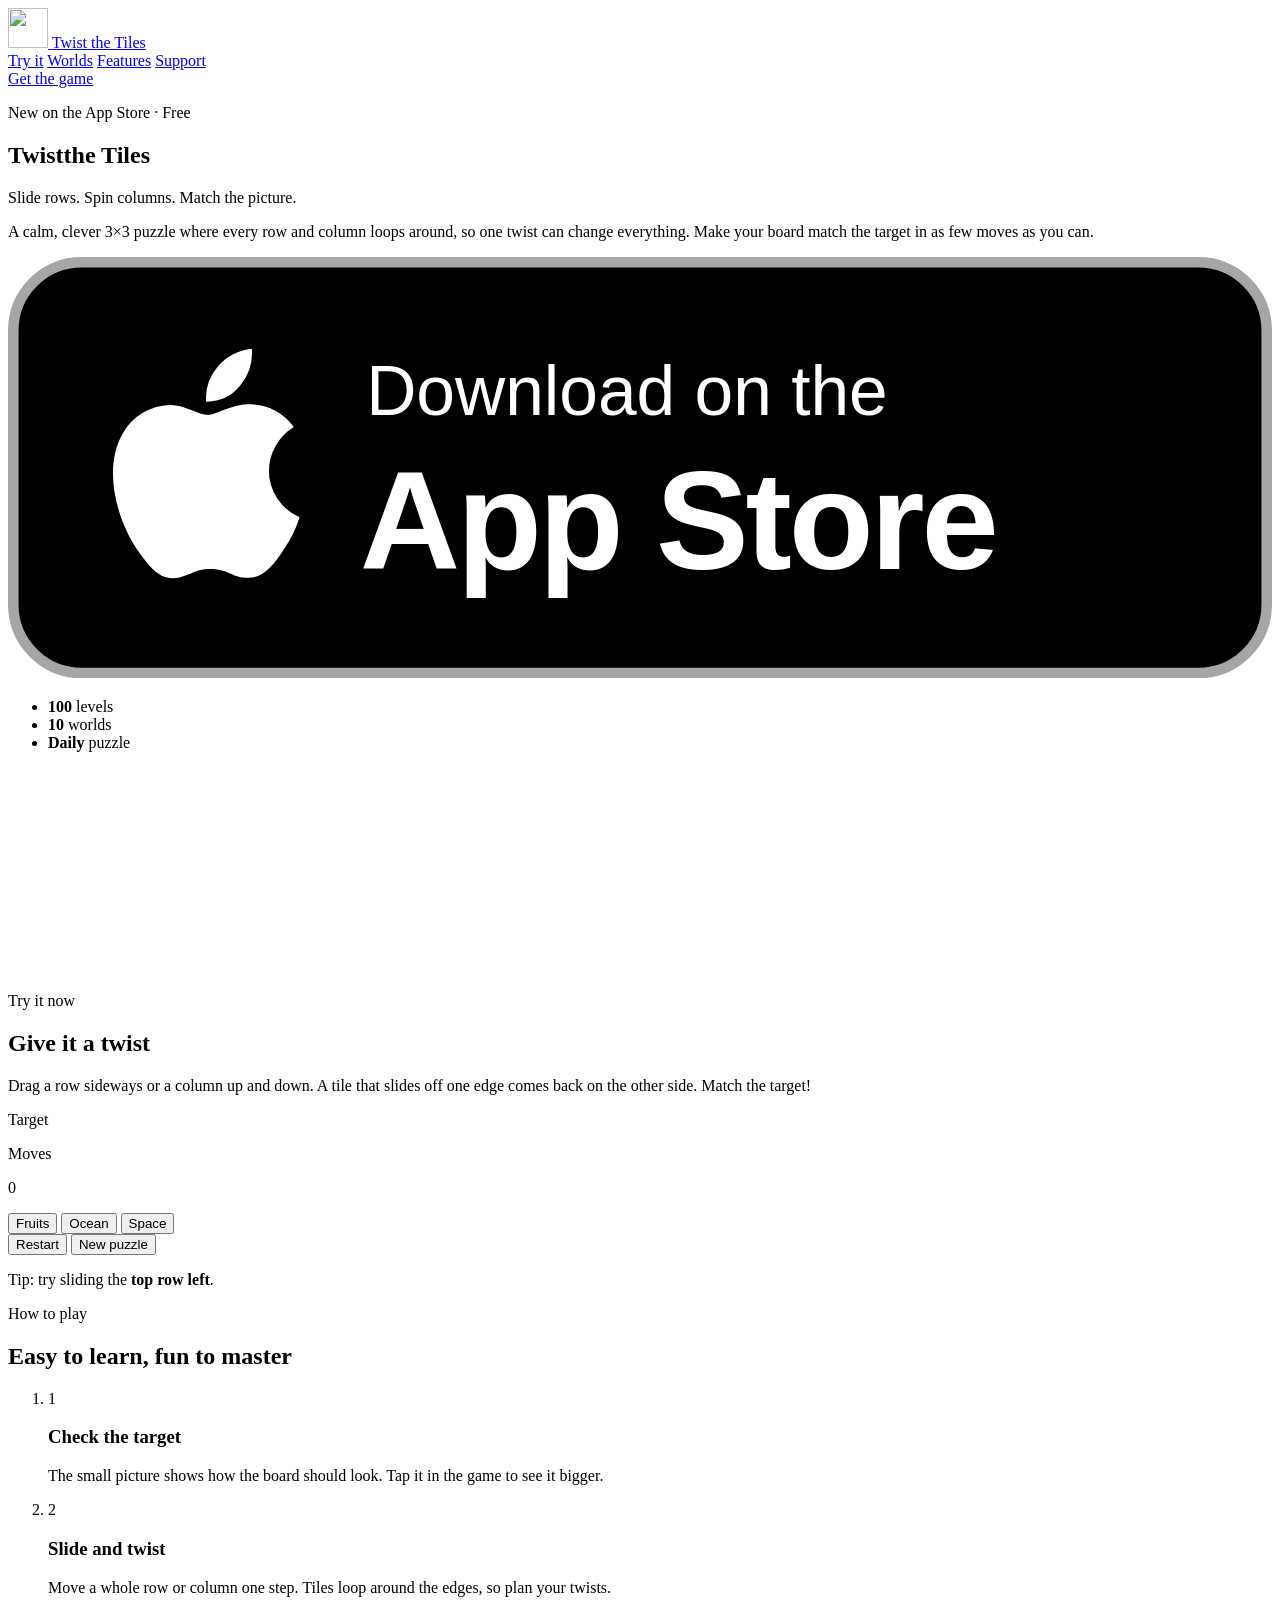
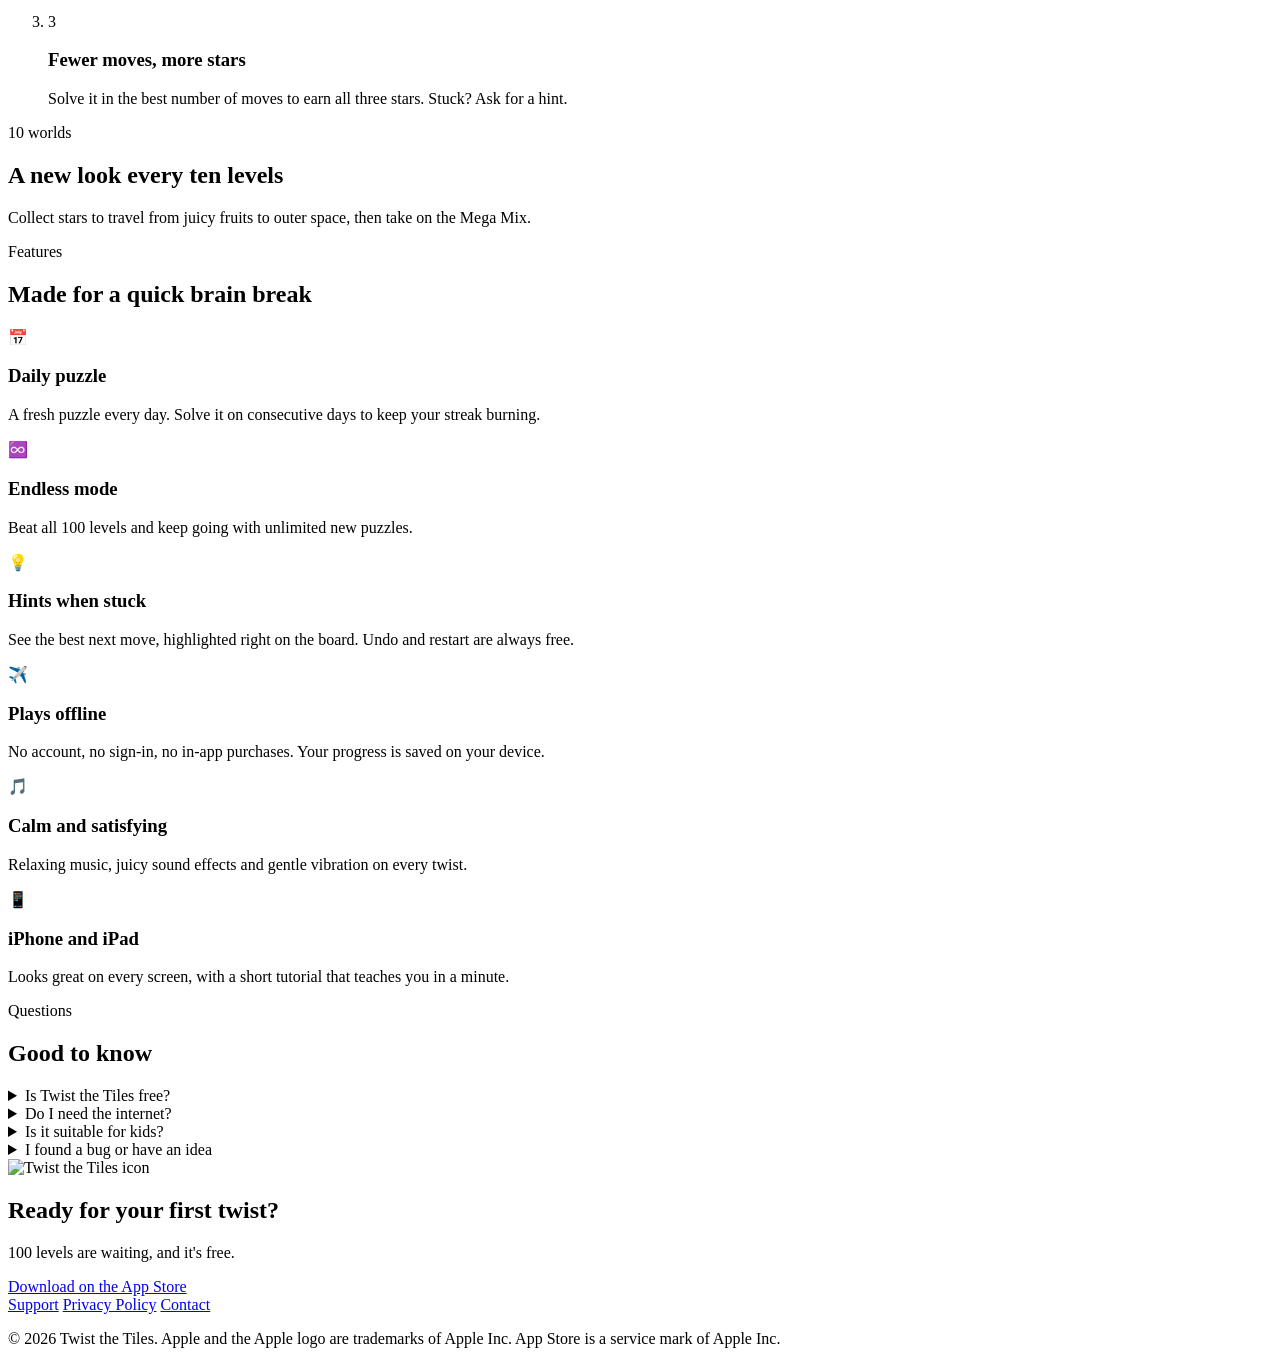
==== index.html @ ae952d90 "Move site to twistthetiles.github.io: new links, app-ads.txt" ====
<!doctype html>
<html lang="en">
<head>
<meta charset="utf-8">
<meta name="viewport" content="width=device-width, initial-scale=1, viewport-fit=cover">
<title>Twist the Tiles – Slide, twist and match the picture</title>
<meta name="description" content="Twist the Tiles is a free, calm 3×3 puzzle game. Slide rows and columns that loop around to match the target picture. 100 levels, 10 worlds, a daily puzzle and endless mode. Play offline on iPhone and iPad.">
<meta name="theme-color" content="#120a33">
<meta name="apple-itunes-app" content="app-id=6825659378">
<link rel="canonical" href="https://twistthetiles.github.io/">
<link rel="icon" href="img/favicon.png">
<link rel="apple-touch-icon" href="img/apple-touch-icon.png">

<meta property="og:type" content="website">
<meta property="og:title" content="Twist the Tiles – Slide, twist and match the picture">
<meta property="og:description" content="A calm, clever 3×3 puzzle. 100 levels, 10 worlds, a daily puzzle. Free on the App Store.">
<meta property="og:url" content="https://twistthetiles.github.io/">
<meta property="og:image" content="https://twistthetiles.github.io/img/og.png">
<meta name="twitter:card" content="summary_large_image">

<link rel="preload" href="fonts/LilitaOne-Regular.ttf" as="font" type="font/ttf" crossorigin>
<link rel="stylesheet" href="landing.css?v=11">

<script type="application/ld+json">
{
  "@context": "https://schema.org",
  "@type": "MobileApplication",
  "name": "Twist the Tiles",
  "operatingSystem": "iOS",
  "applicationCategory": "GameApplication",
  "offers": { "@type": "Offer", "price": "0", "priceCurrency": "USD" },
  "downloadUrl": "https://apps.apple.com/app/id6825659378"
}
</script>
</head>
<body>
<div class="scroll-progress" aria-hidden="true"></div>
<div class="bg-tiles" id="bgTiles" aria-hidden="true"></div>

<header class="nav">
  <a class="brand" href="#top">
    <img src="icon.png" alt="" width="40" height="40">
    <span>Twist the Tiles</span>
  </a>
  <nav class="nav-links" aria-label="Sections">
    <a href="#play">Try it</a>
    <a href="#worlds">Worlds</a>
    <a href="#features">Features</a>
    <a href="support.html">Support</a>
  </nav>
  <a class="nav-cta" href="https://apps.apple.com/app/id6825659378">Get the game</a>
</header>

<main id="top">

  <!-- Hero -->
  <section class="hero">
    <div class="hero-copy">
      <p class="eyebrow">New on the App Store · Free</p>
      <h1 class="logo"><span class="logo-top">Twist</span><span class="logo-bottom">the Tiles</span></h1>
      <p class="tagline">Slide rows. Spin columns. Match the picture.</p>
      <p class="lead">A calm, clever 3×3 puzzle where every row and column loops around, so one twist
        can change everything. Make your board match the target in as few moves as you can.</p>

      <div class="store-row">
        <a class="app-store-badge" href="https://apps.apple.com/app/id6825659378" aria-label="Download on the App Store">
          <svg viewBox="0 0 120 40" role="img" aria-hidden="true">
            <rect x=".5" y=".5" width="119" height="39" rx="6.5" fill="#000" stroke="#a6a6a6"/>
            <path fill="#fff" d="M24.77 20.3a4.95 4.95 0 0 1 2.36-4.15 5.07 5.07 0 0 0-4-2.16c-1.680-.18-3.310 1-4.170 1-.870 0-2.190-.98-3.610-.95a5.32 5.32 0 0 0-4.470 2.730c-1.930 3.340-.490 8.270 1.360 10.970.930 1.330 2.010 2.810 3.430 2.750 1.390-.060 1.910-.880 3.580-.880 1.660 0 2.140.880 3.590.850 1.490-.020 2.430-1.330 3.320-2.670a10.960 10.960 0 0 0 1.520-3.090 4.780 4.780 0 0 1-2.910-4.400zM22.04 12.21a4.870 4.870 0 0 0 1.110-3.490 4.960 4.960 0 0 0-3.210 1.660 4.640 4.640 0 0 0-1.140 3.360 4.100 4.100 0 0 0 3.240-1.530z"/>
            <text x="34" y="15" fill="#fff" font-family="-apple-system,BlinkMacSystemFont,'Helvetica Neue',Arial,sans-serif" font-size="6.6">Download on the</text>
            <text x="33.4" y="29.6" fill="#fff" font-family="-apple-system,BlinkMacSystemFont,'Helvetica Neue',Arial,sans-serif" font-size="13.2" font-weight="600" letter-spacing="-.3">App Store</text>
          </svg>
        </a>
      </div>

      <ul class="stats" aria-label="At a glance">
        <li><strong data-count="100">100</strong> levels</li>
        <li><strong data-count="10">10</strong> worlds</li>
        <li><strong>Daily</strong> puzzle</li>
      </ul>
    </div>

    <div class="hero-phone">
      <div class="phone" data-tilt="8">
        <video src="media/gameplay.mp4" poster="media/poster.webp" autoplay muted loop playsinline
               preload="metadata" aria-label="Gameplay video: tiles wave into place and a puzzle is solved in six moves"></video>
        <div class="phone-island"></div>
      </div>
      <div class="float-tile t1"><img src="img/tiles/fruit/strawberry.webp" alt=""></div>
      <div class="float-tile t2"><img src="img/tiles/ocean/octopus.webp" alt=""></div>
      <div class="float-tile t3"><img src="img/tiles/space/spacerocket.webp" alt=""></div>
    </div>
  </section>

  <!-- Playable demo -->
  <section id="play" class="section">
    <div class="section-head">
      <p class="ribbon">Try it now</p>
      <h2>Give it a twist</h2>
      <p class="section-sub">Drag a row sideways or a column up and down. A tile that slides off one edge
        comes back on the other side. Match the target!</p>
    </div>

    <div class="demo">
      <div class="demo-side">
        <div class="panel target-panel">
          <p class="panel-label">Target</p>
          <div class="target-grid" id="target"></div>
        </div>
        <div class="panel moves-panel">
          <p class="panel-label">Moves</p>
          <p class="moves" id="moves" aria-live="polite">0</p>
        </div>
        <div class="theme-tabs" role="tablist" aria-label="Tile theme">
          <button type="button" role="tab" data-theme="fruit" aria-selected="true">Fruits</button>
          <button type="button" role="tab" data-theme="ocean" aria-selected="false">Ocean</button>
          <button type="button" role="tab" data-theme="space" aria-selected="false">Space</button>
        </div>
      </div>

      <div class="board-wrap">
        <div class="board" id="board" aria-label="Puzzle board. Drag a row left or right, or a column up or down.">
          <div class="board-grid" id="grid"></div>
          <div class="win" id="win" hidden>
            <p class="win-title">Solved!</p>
            <p class="win-stars" id="winStars" aria-hidden="true"></p>
            <p class="win-text" id="winText"></p>
            <div class="win-actions">
              <button type="button" class="btn btn-ghost" id="again">New puzzle</button>
              <a class="btn btn-gold" href="https://apps.apple.com/app/id6825659378">Play 100 levels</a>
            </div>
          </div>
        </div>
        <div class="demo-actions">
          <button type="button" class="btn btn-ghost small" id="reset">Restart</button>
          <button type="button" class="btn btn-ghost small" id="shuffle">New puzzle</button>
        </div>
        <p class="demo-hint" id="hint">Tip: try sliding the <strong>top row left</strong>.</p>
      </div>
    </div>
  </section>

  <!-- How to play -->
  <section class="section">
    <div class="section-head">
      <p class="ribbon">How to play</p>
      <h2>Easy to learn, fun to master</h2>
    </div>
    <ol class="steps">
      <li class="card">
        <span class="step-num">1</span>
        <h3>Check the target</h3>
        <p>The small picture shows how the board should look. Tap it in the game to see it bigger.</p>
      </li>
      <li class="card">
        <span class="step-num">2</span>
        <h3>Slide and twist</h3>
        <p>Move a whole row or column one step. Tiles loop around the edges, so plan your twists.</p>
      </li>
      <li class="card">
        <span class="step-num">3</span>
        <h3>Fewer moves, more stars</h3>
        <p>Solve it in the best number of moves to earn all three stars. Stuck? Ask for a hint.</p>
      </li>
    </ol>
  </section>

  <!-- Worlds -->
  <section id="worlds" class="section">
    <div class="section-head">
      <p class="ribbon">10 worlds</p>
      <h2>A new look every ten levels</h2>
      <p class="section-sub">Collect stars to travel from juicy fruits to outer space, then take on the Mega Mix.</p>
    </div>
    <div class="worlds" id="worldsGrid"></div>
  </section>

  <!-- Features -->
  <section id="features" class="section">
    <div class="section-head">
      <p class="ribbon">Features</p>
      <h2>Made for a quick brain break</h2>
    </div>
    <div class="features">
      <article class="card feature">
        <span class="feature-icon" aria-hidden="true">📅</span>
        <h3>Daily puzzle</h3>
        <p>A fresh puzzle every day. Solve it on consecutive days to keep your streak burning.</p>
      </article>
      <article class="card feature">
        <span class="feature-icon" aria-hidden="true">♾️</span>
        <h3>Endless mode</h3>
        <p>Beat all 100 levels and keep going with unlimited new puzzles.</p>
      </article>
      <article class="card feature">
        <span class="feature-icon" aria-hidden="true">💡</span>
        <h3>Hints when stuck</h3>
        <p>See the best next move, highlighted right on the board. Undo and restart are always free.</p>
      </article>
      <article class="card feature">
        <span class="feature-icon" aria-hidden="true">✈️</span>
        <h3>Plays offline</h3>
        <p>No account, no sign-in, no in-app purchases. Your progress is saved on your device.</p>
      </article>
      <article class="card feature">
        <span class="feature-icon" aria-hidden="true">🎵</span>
        <h3>Calm and satisfying</h3>
        <p>Relaxing music, juicy sound effects and gentle vibration on every twist.</p>
      </article>
      <article class="card feature">
        <span class="feature-icon" aria-hidden="true">📱</span>
        <h3>iPhone and iPad</h3>
        <p>Looks great on every screen, with a short tutorial that teaches you in a minute.</p>
      </article>
    </div>
  </section>



  <!-- FAQ -->
  <section class="section">
    <div class="section-head">
      <p class="ribbon">Questions</p>
      <h2>Good to know</h2>
    </div>
    <div class="faq">
      <details class="card">
        <summary>Is Twist the Tiles free?</summary>
        <p>Yes. The whole game is free with no in-app purchases. Optional short video ads unlock hints.</p>
      </details>
      <details class="card">
        <summary>Do I need the internet?</summary>
        <p>No. You can play every level offline. A connection is only needed to watch an ad for a hint.</p>
      </details>
      <details class="card">
        <summary>Is it suitable for kids?</summary>
        <p>It's rated 4+ on the App Store. There's no chat, no sign-up and no personal data to enter.</p>
      </details>
      <details class="card">
        <summary>I found a bug or have an idea</summary>
        <p>We'd love to hear it! Email <a href="mailto:support.twistthetiles@gmail.com">support.twistthetiles@gmail.com</a>
          or see the <a href="support.html">support page</a>.</p>
      </details>
    </div>
  </section>

  <!-- Final CTA -->
  <section class="section final">
    <img src="icon.png" alt="Twist the Tiles icon" width="96" height="96" loading="lazy">
    <h2>Ready for your first twist?</h2>
    <p>100 levels are waiting, and it's free.</p>
    <a class="btn btn-gold big" href="https://apps.apple.com/app/id6825659378">Download on the App Store</a>
  </section>
</main>

<footer class="footer">
  <nav aria-label="Footer">
    <a href="support.html">Support</a>
    <a href="privacy.html">Privacy Policy</a>
    <a href="mailto:support.twistthetiles@gmail.com">Contact</a>
  </nav>
  <p>© 2026 Twist the Tiles. Apple and the Apple logo are trademarks of Apple Inc. App Store is a service mark of Apple Inc.</p>
</footer>

<script src="landing.js?v=11" defer></script>
</body>
</html>
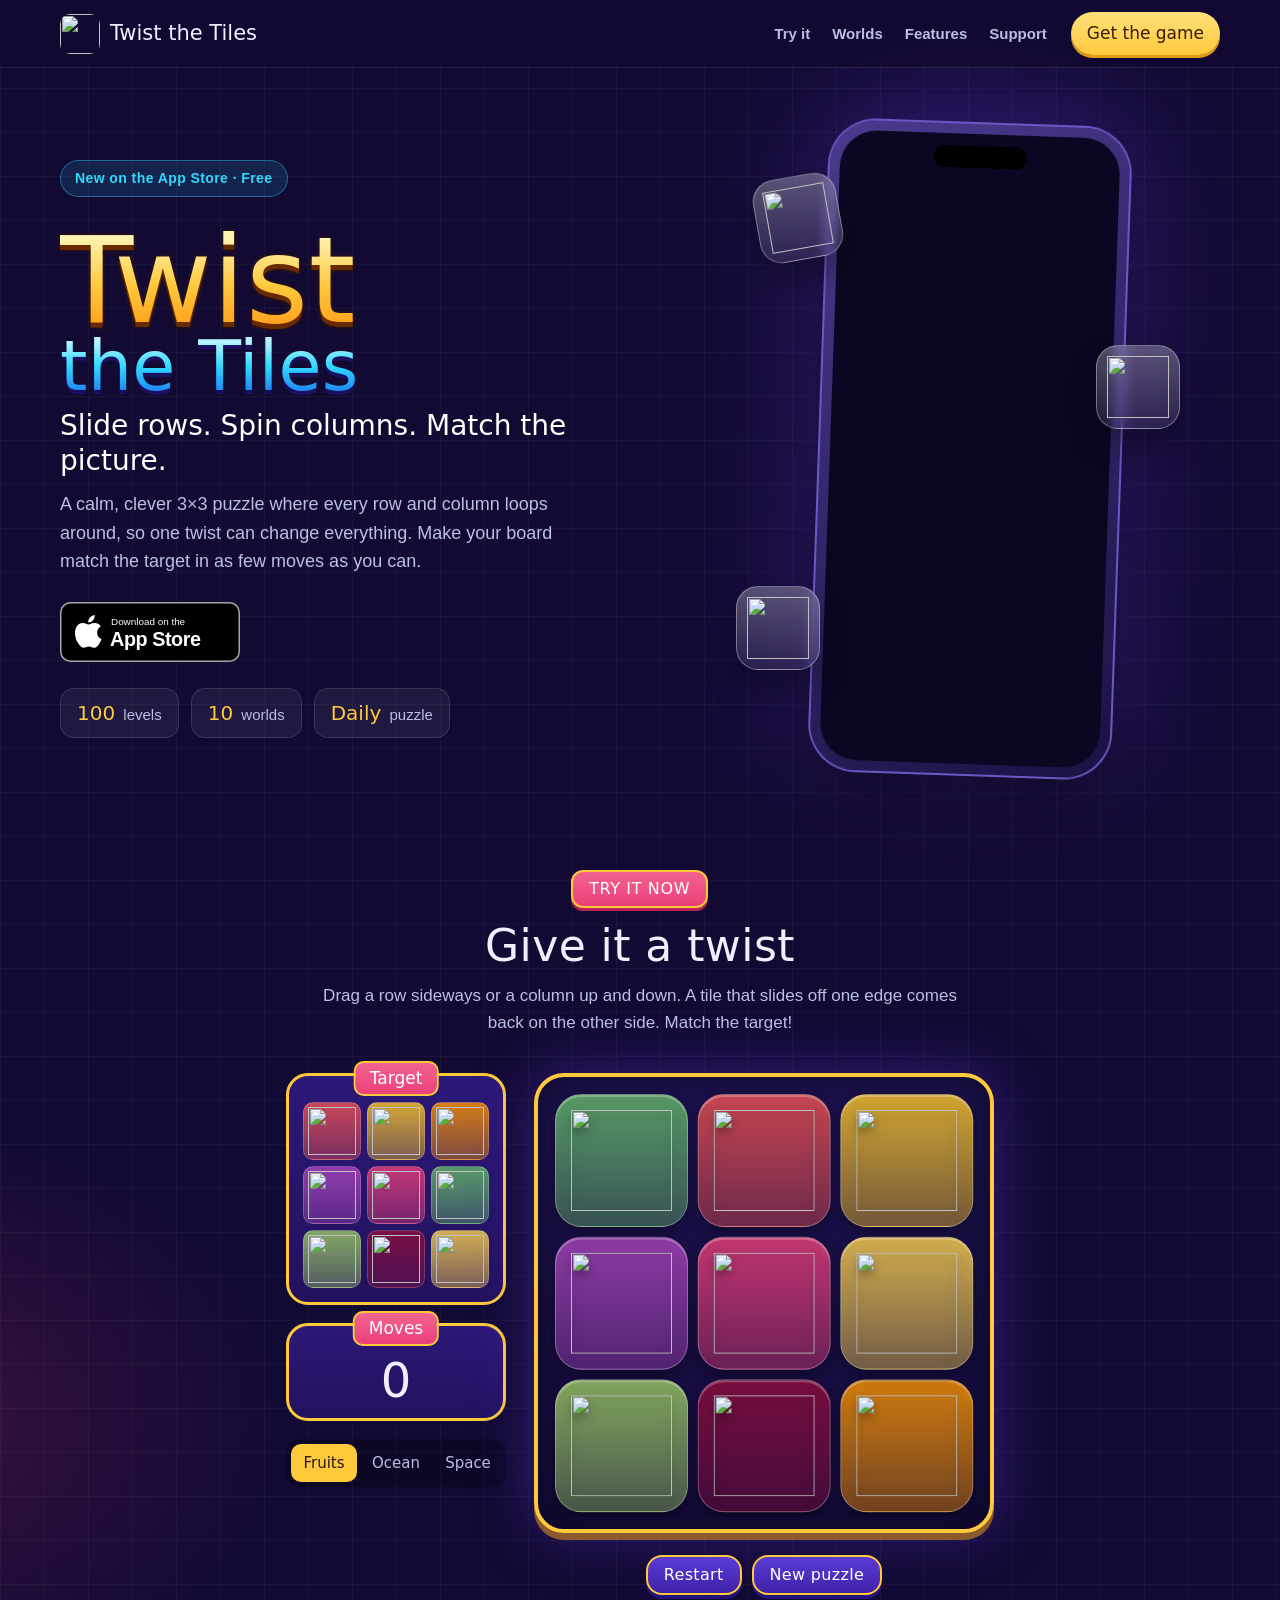
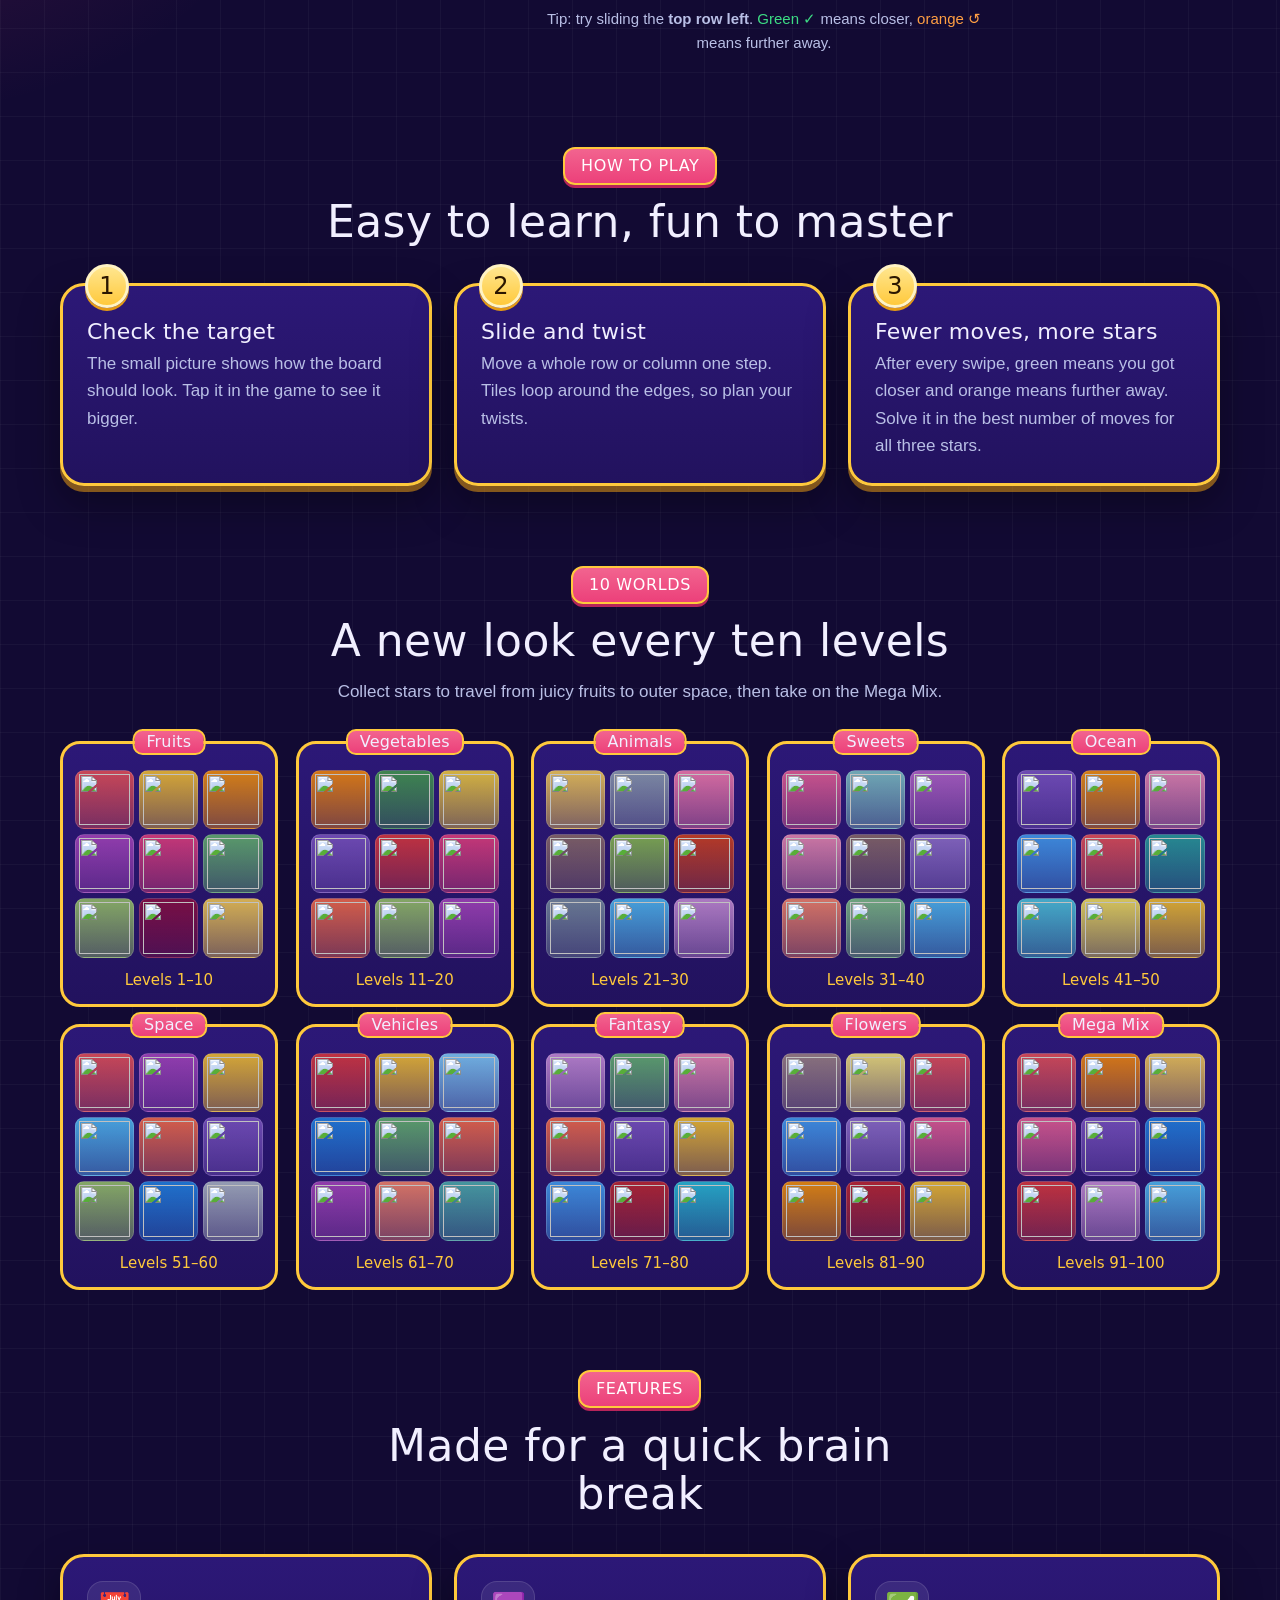
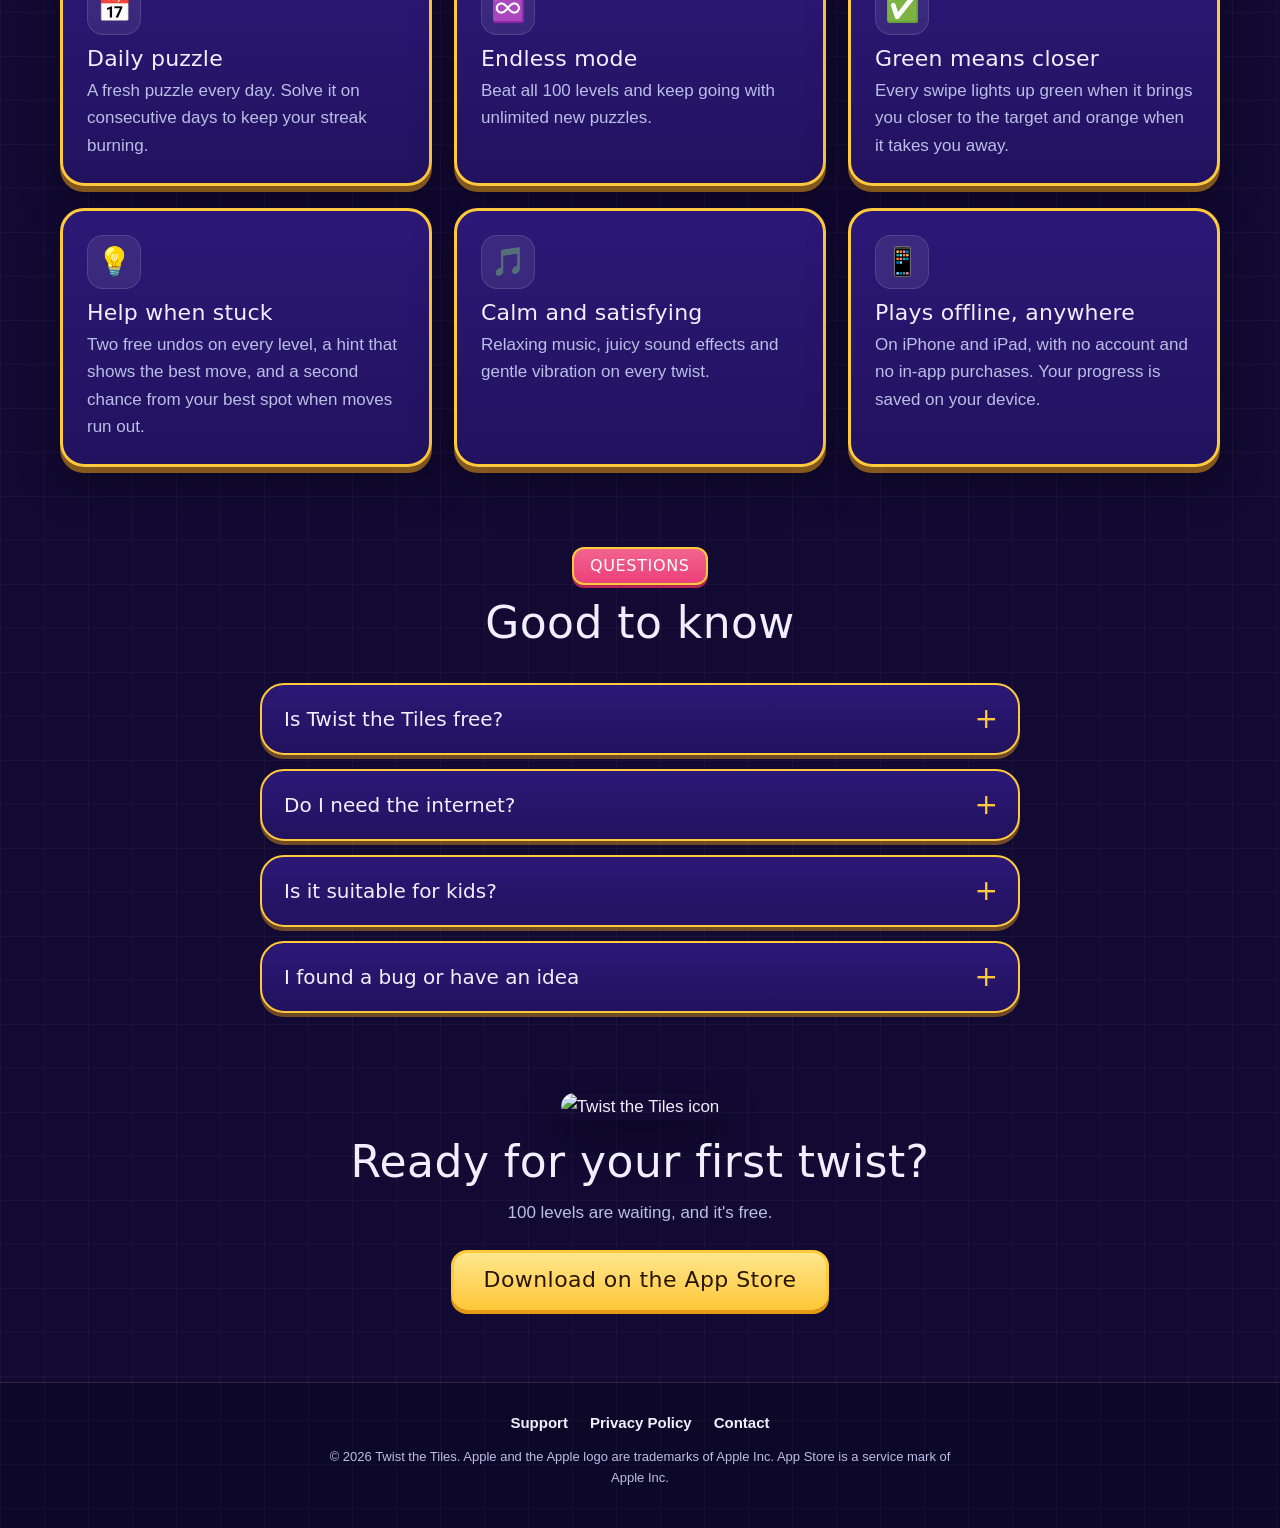
==== commit dc8c6198: "Green/orange move feedback in the demo; update features and FAQ for 1.0.4" ====
--- a/index.html
+++ b/index.html
@@ -19,7 +19,7 @@
 <meta name="twitter:card" content="summary_large_image">
 
 <link rel="preload" href="fonts/LilitaOne-Regular.ttf" as="font" type="font/ttf" crossorigin>
-<link rel="stylesheet" href="landing.css?v=11">
+<link rel="stylesheet" href="landing.css?v=15">
 
 <script type="application/ld+json">
 {
@@ -135,7 +135,7 @@
           <button type="button" class="btn btn-ghost small" id="reset">Restart</button>
           <button type="button" class="btn btn-ghost small" id="shuffle">New puzzle</button>
         </div>
-        <p class="demo-hint" id="hint">Tip: try sliding the <strong>top row left</strong>.</p>
+        <p class="demo-hint" id="hint">Tip: try sliding the <strong>top row left</strong>. <span class="g">Green ✓</span> means closer, <span class="o">orange ↺</span> means further away.</p>
       </div>
     </div>
   </section>
@@ -160,7 +160,7 @@
       <li class="card">
         <span class="step-num">3</span>
         <h3>Fewer moves, more stars</h3>
-        <p>Solve it in the best number of moves to earn all three stars. Stuck? Ask for a hint.</p>
+        <p>After every swipe, green means you got closer and orange means further away. Solve it in the best number of moves for all three stars.</p>
       </li>
     </ol>
   </section>
@@ -193,14 +193,14 @@
         <p>Beat all 100 levels and keep going with unlimited new puzzles.</p>
       </article>
       <article class="card feature">
+        <span class="feature-icon" aria-hidden="true">✅</span>
+        <h3>Green means closer</h3>
+        <p>Every swipe lights up green when it brings you closer to the target and orange when it takes you away.</p>
+      </article>
+      <article class="card feature">
         <span class="feature-icon" aria-hidden="true">💡</span>
-        <h3>Hints when stuck</h3>
-        <p>See the best next move, highlighted right on the board. Undo and restart are always free.</p>
-      </article>
-      <article class="card feature">
-        <span class="feature-icon" aria-hidden="true">✈️</span>
-        <h3>Plays offline</h3>
-        <p>No account, no sign-in, no in-app purchases. Your progress is saved on your device.</p>
+        <h3>Help when stuck</h3>
+        <p>Two free undos on every level, a hint that shows the best move, and a second chance from your best spot when moves run out.</p>
       </article>
       <article class="card feature">
         <span class="feature-icon" aria-hidden="true">🎵</span>
@@ -209,8 +209,8 @@
       </article>
       <article class="card feature">
         <span class="feature-icon" aria-hidden="true">📱</span>
-        <h3>iPhone and iPad</h3>
-        <p>Looks great on every screen, with a short tutorial that teaches you in a minute.</p>
+        <h3>Plays offline, anywhere</h3>
+        <p>On iPhone and iPad, with no account and no in-app purchases. Your progress is saved on your device.</p>
       </article>
     </div>
   </section>
@@ -226,11 +226,11 @@
     <div class="faq">
       <details class="card">
         <summary>Is Twist the Tiles free?</summary>
-        <p>Yes. The whole game is free with no in-app purchases. Optional short video ads unlock hints.</p>
+        <p>Yes. The whole game is free with no in-app purchases. Optional short videos unlock hints, extra undos and extra moves.</p>
       </details>
       <details class="card">
         <summary>Do I need the internet?</summary>
-        <p>No. You can play every level offline. A connection is only needed to watch an ad for a hint.</p>
+        <p>No. You can play every level offline. A connection is only needed to watch a short video for a hint, undo or extra moves.</p>
       </details>
       <details class="card">
         <summary>Is it suitable for kids?</summary>
@@ -262,6 +262,6 @@
   <p>© 2026 Twist the Tiles. Apple and the Apple logo are trademarks of Apple Inc. App Store is a service mark of Apple Inc.</p>
 </footer>
 
-<script src="landing.js?v=11" defer></script>
+<script src="landing.js?v=12" defer></script>
 </body>
 </html>
--- a/landing.css
+++ b/landing.css
@@ -0,0 +1,652 @@
+@font-face {
+  font-family: "Lilita One";
+  src: url("fonts/LilitaOne-Regular.ttf") format("truetype");
+  font-display: swap;
+}
+
+:root {
+  --bg: #120a33;
+  --bg-deep: #0b0622;
+  --panel: #22125e;
+  --panel-2: #2c1877;
+  --line: rgba(255, 255, 255, 0.12);
+  --text: #f1efff;
+  --muted: #b9bfe6;
+  --gold: #ffc93c;
+  --gold-deep: #e59a14;
+  --pink: #ec407a;
+  --pink-deep: #b8245a;
+  --cyan: #2fd8ff;
+  --cyan-deep: #0a8fd1;
+  --display: "Lilita One", "Arial Rounded MT Bold", system-ui, sans-serif;
+  --body: -apple-system, BlinkMacSystemFont, "Segoe UI", Roboto, "Helvetica Neue", sans-serif;
+  --radius: 24px;
+  --gutter: 20px;
+}
+
+* { box-sizing: border-box; }
+
+html { scroll-behavior: smooth; scroll-padding-top: 80px; }
+
+body {
+  margin: 0;
+  color: var(--text);
+  background-color: var(--bg);
+  background-image:
+    radial-gradient(900px 600px at 80% -10%, rgba(116, 64, 255, 0.45), transparent 60%),
+    radial-gradient(700px 500px at -10% 30%, rgba(236, 64, 122, 0.18), transparent 60%),
+    linear-gradient(rgba(255, 255, 255, 0.035) 1px, transparent 1px),
+    linear-gradient(90deg, rgba(255, 255, 255, 0.035) 1px, transparent 1px);
+  background-size: auto, auto, 44px 44px, 44px 44px;
+  font: 17px/1.6 var(--body);
+  -webkit-font-smoothing: antialiased;
+  overflow-x: hidden;
+}
+
+img { max-width: 100%; }
+a { color: var(--cyan); }
+h1, h2, h3 { font-family: var(--display); font-weight: 400; letter-spacing: 0.01em; line-height: 1.1; }
+h2 { font-size: clamp(30px, 5vw, 44px); margin: 0 0 12px; }
+h3 { font-size: 22px; margin: 0 0 6px; }
+p { margin: 0 0 12px; }
+
+/* ---------- Nav ---------- */
+.nav {
+  position: sticky;
+  top: 0;
+  z-index: 20;
+  display: flex;
+  align-items: center;
+  gap: 24px;
+  padding: 12px max(var(--gutter), calc((100% - 1160px) / 2));
+  background: rgba(18, 10, 51, 0.78);
+  backdrop-filter: blur(14px);
+  -webkit-backdrop-filter: blur(14px);
+  border-bottom: 1px solid var(--line);
+}
+.brand { display: flex; align-items: center; gap: 10px; color: var(--text); text-decoration: none; font-family: var(--display); font-size: 21px; }
+.brand img { border-radius: 10px; }
+.nav-links { display: flex; gap: 22px; margin-left: auto; }
+.nav-links a { color: var(--muted); text-decoration: none; font-weight: 600; font-size: 15px; }
+.nav-links a:hover { color: var(--text); }
+.nav-cta {
+  font-family: var(--display);
+  font-size: 17px;
+  color: #3b1d00;
+  text-decoration: none;
+  padding: 8px 16px;
+  border-radius: 999px;
+  background: linear-gradient(#ffe07a, var(--gold));
+  box-shadow: 0 3px 0 var(--gold-deep);
+  white-space: nowrap;
+}
+@media (max-width: 760px) {
+  .nav-links { display: none; }
+  .nav-cta { margin-left: auto; }
+}
+.brand span, .nav-cta { white-space: nowrap; }
+@media (max-width: 400px) {
+  .nav { gap: 10px; padding-top: 10px; padding-bottom: 10px; }
+  .brand { font-size: 18px; gap: 8px; }
+  .brand img { width: 34px; height: 34px; }
+  .nav-cta { font-size: 15px; padding: 10px 12px; }
+}
+@media (max-width: 340px) {
+  .brand span { font-size: 16px; }
+  .nav-cta { font-size: 14px; padding: 10px 10px; }
+}
+
+/* ---------- Layout ---------- */
+main { padding: 0 var(--gutter); }
+.section { max-width: 1160px; margin: 0 auto; padding: 72px 0 8px; }
+.section-head { text-align: center; max-width: 640px; margin: 0 auto 36px; }
+.section-sub { color: var(--muted); }
+
+.ribbon {
+  display: inline-block;
+  margin: 0 0 14px;
+  padding: 4px 16px;
+  font-family: var(--display);
+  font-size: 16px;
+  letter-spacing: 0.04em;
+  text-transform: uppercase;
+  color: #fff;
+  background: linear-gradient(#f2648f, var(--pink));
+  border: 2px solid var(--gold);
+  border-radius: 12px;
+  box-shadow: 0 3px 0 var(--pink-deep);
+}
+
+.card {
+  background: linear-gradient(180deg, var(--panel-2), var(--panel));
+  border: 3px solid var(--gold);
+  border-radius: var(--radius);
+  box-shadow: 0 6px 0 rgba(229, 154, 20, 0.55), 0 18px 40px rgba(0, 0, 0, 0.35);
+  padding: 24px;
+}
+
+/* ---------- Buttons ---------- */
+.btn {
+  display: inline-flex;
+  align-items: center;
+  justify-content: center;
+  gap: 8px;
+  min-height: 48px;
+  padding: 10px 22px;
+  font: 400 19px/1 var(--display);
+  letter-spacing: 0.02em;
+  text-decoration: none;
+  border-radius: 16px;
+  border: 3px solid var(--gold);
+  cursor: pointer;
+  transition: transform 0.12s ease, box-shadow 0.12s ease;
+}
+.btn:active { transform: translateY(3px); }
+.btn-gold { color: #2a1600; background: linear-gradient(#ffe68f, var(--gold)); box-shadow: 0 4px 0 var(--gold-deep); }
+.btn-gold:active { box-shadow: 0 1px 0 var(--gold-deep); }
+.btn-ghost { color: #fff; background: linear-gradient(#5b3bd6, #3f22a8); box-shadow: 0 4px 0 #24117a; }
+.btn-ghost:active { box-shadow: 0 1px 0 #24117a; }
+.btn.small { min-height: 40px; font-size: 16px; padding: 8px 16px; border-width: 2px; }
+.btn.big { min-height: 60px; font-size: 22px; padding: 14px 30px; }
+:focus-visible { outline: 3px solid var(--cyan); outline-offset: 3px; }
+
+/* ---------- Hero ---------- */
+.hero {
+  max-width: 1160px;
+  margin: 0 auto;
+  padding: 56px 0 24px;
+  display: grid;
+  grid-template-columns: 1.1fr 0.9fr;
+  align-items: center;
+  gap: 48px;
+}
+.eyebrow {
+  display: inline-block;
+  padding: 6px 14px;
+  border-radius: 999px;
+  background: rgba(47, 216, 255, 0.12);
+  border: 1px solid rgba(47, 216, 255, 0.4);
+  color: var(--cyan);
+  font-weight: 700;
+  font-size: 14px;
+  letter-spacing: 0.03em;
+}
+.logo { margin: 18px 0 10px; display: flex; flex-direction: column; line-height: 0.9; }
+.logo-top {
+  font-size: clamp(64px, 11vw, 120px);
+  background: linear-gradient(#fff3b0 10%, var(--gold) 55%, #ff9d1c 95%);
+  -webkit-background-clip: text;
+  background-clip: text;
+  color: transparent;
+  filter: drop-shadow(0 5px 0 #6a2a00) drop-shadow(0 0 2px #3a1a00);
+}
+.logo-bottom {
+  font-size: clamp(38px, 6.4vw, 70px);
+  background: linear-gradient(#b8f4ff 10%, var(--cyan) 50%, #1d7cf2 95%);
+  -webkit-background-clip: text;
+  background-clip: text;
+  color: transparent;
+  filter: drop-shadow(0 4px 0 #1a1060);
+}
+.tagline { font-family: var(--display); font-size: clamp(22px, 3vw, 28px); line-height: 1.25; color: #fff; margin-bottom: 12px; }
+.lead { color: var(--muted); max-width: 520px; font-size: 18px; }
+
+.store-row { display: flex; flex-wrap: wrap; align-items: center; gap: 14px; margin: 26px 0 26px; }
+.app-store-badge { display: inline-block; width: 180px; line-height: 0; border-radius: 12px; transition: transform 0.15s ease; }
+.app-store-badge:hover { transform: translateY(-2px); }
+.app-store-badge svg { width: 100%; height: auto; }
+
+.stats { list-style: none; display: flex; gap: 12px; padding: 0; margin: 0; flex-wrap: wrap; }
+.stats li {
+  padding: 8px 16px;
+  border-radius: 14px;
+  background: rgba(255, 255, 255, 0.06);
+  border: 1px solid var(--line);
+  color: var(--muted);
+  font-size: 15px;
+}
+.stats strong { font-family: var(--display); font-weight: 400; font-size: 20px; color: var(--gold); margin-right: 4px; }
+
+.hero-phone { position: relative; justify-self: center; }
+.phone {
+  position: relative;
+  width: min(300px, 72vw);
+  aspect-ratio: 886 / 1920;
+  border-radius: 46px;
+  padding: 10px;
+  background: linear-gradient(145deg, #4b3a8f, #1b1144);
+  box-shadow: 0 0 0 2px #6b58c4, 0 40px 80px rgba(0, 0, 0, 0.55), 0 0 120px rgba(116, 64, 255, 0.45);
+  transform: rotate(2deg);
+}
+.phone video { width: 100%; height: 100%; object-fit: cover; border-radius: 37px; display: block; background: var(--bg-deep); }
+.phone-island { position: absolute; top: 22px; left: 50%; width: 31%; height: 22px; transform: translateX(-50%); background: #000; border-radius: 20px; }
+
+.float-tile {
+  position: absolute;
+  width: 84px;
+  height: 84px;
+  padding: 10px;
+  border-radius: 22px;
+  background: linear-gradient(180deg, rgba(255, 255, 255, 0.28), rgba(255, 255, 255, 0.08));
+  border: 1px solid rgba(255, 255, 255, 0.35);
+  backdrop-filter: blur(6px);
+  -webkit-backdrop-filter: blur(6px);
+  box-shadow: 0 16px 30px rgba(0, 0, 0, 0.35);
+  animation: bob 5s ease-in-out infinite;
+}
+.float-tile img { width: 100%; height: 100%; object-fit: contain; }
+.t1 { top: 8%; left: -64px; transform: rotate(-10deg); }
+.t2 { bottom: 16%; left: -84px; animation-delay: -1.6s; }
+.t3 { top: 34%; right: -60px; animation-delay: -3.2s; }
+@keyframes bob { 0%, 100% { translate: 0 0; } 50% { translate: 0 -14px; } }
+
+@media (max-width: 900px) {
+  .hero { grid-template-columns: 1fr; text-align: center; padding-top: 32px; gap: 36px; }
+  .lead { margin: 0 auto 12px; }
+  .store-row, .stats { justify-content: center; }
+  .logo { align-items: center; }
+  .t1 { left: -34px; } .t2 { left: -40px; } .t3 { right: -30px; }
+  .float-tile { width: 64px; height: 64px; padding: 8px; border-radius: 18px; }
+}
+
+/* ---------- Demo ---------- */
+.demo {
+  display: grid;
+  grid-template-columns: 220px minmax(0, 460px);
+  justify-content: center;
+  gap: 28px;
+  align-items: start;
+}
+.demo-side { display: grid; gap: 18px; }
+.panel {
+  position: relative;
+  background: linear-gradient(180deg, var(--panel-2), var(--panel));
+  border: 3px solid var(--gold);
+  border-radius: 22px;
+  padding: 26px 14px 14px;
+  text-align: center;
+}
+.panel-label {
+  position: absolute;
+  top: -15px;
+  left: 50%;
+  transform: translateX(-50%);
+  margin: 0;
+  padding: 2px 14px;
+  font-family: var(--display);
+  font-size: 17px;
+  color: #fff;
+  background: linear-gradient(#f2648f, var(--pink));
+  border: 2px solid var(--gold);
+  border-radius: 10px;
+  white-space: nowrap;
+}
+.target-grid { display: grid; grid-template-columns: repeat(3, minmax(0, 1fr)); gap: 6px; }
+.target-grid .mini {
+  aspect-ratio: 1;
+  border-radius: 10px;
+  padding: 4px;
+  border: 1px solid rgba(255, 255, 255, 0.18);
+}
+.target-grid img { width: 100%; height: 100%; object-fit: contain; display: block; }
+.moves { font-family: var(--display); font-size: 48px; line-height: 1; margin: 4px 0 0; }
+
+.theme-tabs { display: flex; gap: 6px; padding: 5px; background: rgba(0, 0, 0, 0.25); border-radius: 14px; }
+.theme-tabs button {
+  flex: 1;
+  min-height: 38px;
+  border: 0;
+  border-radius: 10px;
+  background: transparent;
+  color: var(--muted);
+  font: 400 15px var(--display);
+  cursor: pointer;
+}
+.theme-tabs button[aria-selected="true"] { background: var(--gold); color: #2a1600; }
+
+.board-wrap { text-align: center; }
+.board {
+  position: relative;
+  padding: 12px;
+  border-radius: 30px;
+  background: linear-gradient(180deg, #1d1250, #140b3a);
+  border: 4px solid var(--gold);
+  box-shadow: 0 7px 0 rgba(229, 154, 20, 0.55), 0 0 60px rgba(116, 64, 255, 0.35), inset 0 0 40px rgba(0, 0, 0, 0.5);
+  touch-action: none;
+  user-select: none;
+  -webkit-user-select: none;
+}
+.board-grid { position: relative; width: 100%; aspect-ratio: 1; overflow: hidden; border-radius: 20px; cursor: grab; }
+.board-grid:active { cursor: grabbing; }
+.tile {
+  position: absolute;
+  top: 0;
+  left: 0;
+  width: 33.3333%;
+  height: 33.3333%;
+  padding: 5px;
+  transform: translate(calc(var(--c) * 100%), calc(var(--r) * 100%));
+  transition: transform 0.3s cubic-bezier(0.2, 0.85, 0.25, 1.1);
+}
+.tile.no-anim { transition: none; }
+.tile .face {
+  width: 100%;
+  height: 100%;
+  border-radius: 20%;
+  padding: 11%;
+  border: 1.5px solid rgba(255, 255, 255, 0.28);
+  box-shadow: inset 0 2px 0 rgba(255, 255, 255, 0.25), 0 6px 14px rgba(0, 0, 0, 0.35);
+}
+.tile img { width: 100%; height: 100%; object-fit: contain; display: block; pointer-events: none; filter: drop-shadow(0 5px 5px rgba(0, 0, 0, 0.3)); }
+.board.solved .tile .face { animation: pop 0.5s ease both; }
+.board.solved .tile:nth-child(3n + 2) .face { animation-delay: 0.06s; }
+.board.solved .tile:nth-child(3n) .face { animation-delay: 0.12s; }
+@keyframes pop { 50% { transform: scale(1.08); } }
+
+.win {
+  position: absolute;
+  inset: 0;
+  z-index: 3;
+  display: flex;
+  flex-direction: column;
+  align-items: center;
+  justify-content: center;
+  padding: 20px;
+  border-radius: 26px;
+  background: rgba(14, 7, 40, 0.82);
+  backdrop-filter: blur(3px);
+  -webkit-backdrop-filter: blur(3px);
+  animation: fade 0.35s ease both;
+}
+.win[hidden] { display: none; }
+.win-title { font-family: var(--display); font-size: 44px; color: var(--gold); margin: 0; }
+.win-stars { font-size: 44px; letter-spacing: 6px; margin: 4px 0 4px; color: var(--gold); text-shadow: 0 3px 0 var(--gold-deep); }
+.win-stars .off { color: rgba(255, 255, 255, 0.2); text-shadow: none; }
+.win-text { color: var(--muted); margin-bottom: 18px; }
+.win-actions { display: flex; flex-wrap: wrap; gap: 10px; justify-content: center; }
+@keyframes fade { from { opacity: 0; transform: scale(0.96); } }
+
+.demo-actions { display: flex; justify-content: center; gap: 10px; margin-top: 22px; }
+.demo-hint { color: var(--muted); font-size: 15px; margin-top: 12px; min-height: 1.6em; }
+.demo-hint .g { color: #3ddc84; }
+.demo-hint .o { color: #ff9f43; }
+
+/* Green / orange feedback on the line that was just moved: a glowing
+   frame hugging the three tiles, with a round badge, as in the game. */
+.move-flash {
+  position: absolute;
+  z-index: 3;
+  pointer-events: none;
+  border: 4px solid var(--fc);
+  border-radius: 24px;
+  box-shadow: 0 0 18px 2px var(--glow);
+  animation: flash 1.3s ease forwards;
+}
+.move-flash.good { --fc: #3ddc84; --glow: rgba(61, 220, 132, 0.6); }
+.move-flash.bad { --fc: #ff9f43; --glow: rgba(255, 159, 67, 0.6); }
+.move-flash.row { left: 3px; right: 3px; top: calc(var(--i) * 33.3333% + 3px); height: calc(33.3333% - 6px); }
+.move-flash.col { top: 3px; bottom: 3px; left: calc(var(--i) * 33.3333% + 3px); width: calc(33.3333% - 6px); }
+.move-flash .badge {
+  position: absolute;
+  display: grid;
+  place-items: center;
+  width: 42px;
+  height: 42px;
+  border-radius: 50%;
+  background: var(--fc);
+  border: 3px solid #fff;
+  color: #fff;
+  font: 900 22px/1 system-ui, -apple-system, sans-serif;
+  text-shadow: 0 1px 2px rgba(0, 0, 0, 0.3);
+  box-shadow: 0 3px 8px rgba(0, 0, 0, 0.5);
+  animation: badge-pop 0.4s cubic-bezier(0.3, 1.6, 0.5, 1) both;
+}
+.move-flash.row .badge { right: 8px; top: 50%; margin-top: -21px; }
+.move-flash.col .badge { bottom: 8px; left: 50%; margin-left: -21px; }
+@media (max-width: 600px) {
+  .move-flash { border-width: 3px; border-radius: 18px; }
+  .move-flash .badge { width: 30px; height: 30px; border-width: 2px; font-size: 16px; }
+  .move-flash.row .badge { right: 4px; margin-top: -15px; }
+  .move-flash.col .badge { bottom: 4px; margin-left: -15px; }
+}
+@keyframes flash { 0% { opacity: 0; } 10%, 65% { opacity: 1; } 100% { opacity: 0; } }
+@keyframes badge-pop { from { transform: scale(0); } to { transform: scale(1); } }
+@media (prefers-reduced-motion: reduce) { .move-flash, .move-flash .badge { animation-duration: 0.01s; animation-fill-mode: none; } }
+
+.confetti { position: absolute; top: 40%; left: 50%; width: 10px; height: 14px; border-radius: 3px; z-index: 4; pointer-events: none; animation: burst 1.1s ease-out forwards; }
+@keyframes burst { to { transform: translate(var(--dx), var(--dy)) rotate(var(--rot)); opacity: 0; } }
+
+@media (max-width: 760px) {
+  .demo { grid-template-columns: 1fr; }
+  .demo-side { grid-template-columns: 1fr 1fr; gap: 20px 14px; }
+  .target-panel { padding: 22px 10px 10px; }
+  .target-grid { gap: 4px; max-width: 132px; margin: 0 auto; }
+  .target-grid .mini { border-radius: 8px; padding: 3px; }
+  .moves-panel { display: grid; place-content: center; }
+  .moves { font-size: 44px; }
+  .theme-tabs { grid-column: 1 / -1; }
+}
+
+/* ---------- Steps ---------- */
+.steps { list-style: none; margin: 0; padding: 0; display: grid; grid-template-columns: repeat(3, 1fr); gap: 22px; }
+.steps .card { position: relative; padding-top: 34px; }
+.step-num {
+  position: absolute;
+  top: -22px;
+  left: 22px;
+  width: 44px;
+  height: 44px;
+  display: grid;
+  place-items: center;
+  border-radius: 50%;
+  font-family: var(--display);
+  font-size: 24px;
+  color: #2a1600;
+  background: linear-gradient(#ffe68f, var(--gold));
+  border: 3px solid #fff3c4;
+  box-shadow: 0 3px 0 var(--gold-deep);
+}
+.steps p, .feature p { color: var(--muted); margin: 0; }
+
+/* ---------- Worlds ---------- */
+.worlds { display: grid; grid-template-columns: repeat(5, minmax(0, 1fr)); gap: 18px; }
+.world {
+  position: relative;
+  padding: 26px 12px 12px;
+  border-radius: 20px;
+  background: linear-gradient(180deg, var(--panel-2), var(--panel));
+  border: 3px solid var(--gold);
+  text-align: center;
+  transition: transform 0.2s ease;
+}
+.world:hover { transform: translateY(-4px) rotate(-1deg); }
+.world h3 {
+  position: absolute;
+  top: -15px;
+  left: 50%;
+  transform: translateX(-50%);
+  margin: 0;
+  padding: 2px 12px;
+  font-size: 16px;
+  white-space: nowrap;
+  background: linear-gradient(#f2648f, var(--pink));
+  border: 2px solid var(--gold);
+  border-radius: 10px;
+}
+.world-tiles { display: grid; grid-template-columns: repeat(3, minmax(0, 1fr)); gap: 5px; }
+.world-tiles span { min-width: 0; aspect-ratio: 1; border-radius: 9px; padding: 3px; border: 1px solid rgba(255, 255, 255, 0.16); }
+.world-tiles img { width: 100%; height: 100%; min-width: 0; object-fit: contain; display: block; }
+.world p { margin: 10px 0 0; font-family: var(--display); color: var(--gold); font-size: 15px; }
+@media (max-width: 960px) { .worlds { grid-template-columns: repeat(3, minmax(0, 1fr)); } }
+@media (max-width: 560px) {
+  .worlds { grid-template-columns: repeat(2, minmax(0, 1fr)); gap: 26px 12px; }
+  .world { padding: 24px 8px 10px; }
+  .world-tiles { gap: 4px; }
+  .world-tiles span { border-radius: 7px; padding: 2px; }
+  .world h3 { font-size: 15px; padding: 2px 10px; }
+}
+
+/* ---------- Features ---------- */
+.features { display: grid; grid-template-columns: repeat(3, 1fr); gap: 22px; }
+.feature-icon {
+  display: grid;
+  place-items: center;
+  width: 54px;
+  height: 54px;
+  margin-bottom: 12px;
+  font-size: 28px;
+  border-radius: 16px;
+  background: rgba(255, 255, 255, 0.08);
+  border: 1px solid var(--line);
+}
+@media (max-width: 900px) {
+  .steps, .features { grid-template-columns: 1fr 1fr; }
+  .steps { row-gap: 40px; }
+}
+@media (max-width: 600px) { .steps, .features { grid-template-columns: 1fr; } }
+
+/* ---------- FAQ ---------- */
+.faq { max-width: 760px; margin: 0 auto; display: grid; gap: 14px; }
+.faq .card { padding: 0; border-width: 2px; box-shadow: 0 4px 0 rgba(229, 154, 20, 0.45); }
+.faq summary {
+  list-style: none;
+  cursor: pointer;
+  padding: 18px 54px 18px 22px;
+  font-family: var(--display);
+  font-size: 20px;
+  position: relative;
+}
+.faq summary::-webkit-details-marker { display: none; }
+.faq summary::after {
+  content: "+";
+  position: absolute;
+  right: 20px;
+  top: 50%;
+  transform: translateY(-50%);
+  font-size: 28px;
+  color: var(--gold);
+  transition: transform 0.2s ease;
+}
+.faq details[open] summary::after { transform: translateY(-50%) rotate(45deg); }
+.faq details p { padding: 0 22px 20px; margin: 0; color: var(--muted); }
+
+/* ---------- Final + footer ---------- */
+.final { text-align: center; padding-bottom: 72px; }
+.final img { border-radius: 24px; box-shadow: 0 16px 40px rgba(0, 0, 0, 0.45); margin-bottom: 18px; }
+.final p { color: var(--muted); margin-bottom: 24px; }
+
+.footer {
+  border-top: 1px solid var(--line);
+  padding: 28px var(--gutter) 40px;
+  text-align: center;
+  color: var(--muted);
+  font-size: 13px;
+  background: rgba(0, 0, 0, 0.2);
+}
+.footer nav { display: flex; justify-content: center; flex-wrap: wrap; gap: 22px; margin-bottom: 12px; }
+.footer nav a { color: var(--text); text-decoration: none; font-weight: 600; font-size: 15px; }
+.footer p { margin: 0 auto; max-width: 640px; }
+
+@media (prefers-reduced-motion: reduce) {
+  html { scroll-behavior: auto; }
+  .float-tile, .confetti, .board.solved .tile .face { animation: none; }
+  .tile { transition-duration: 0.01s; }
+}
+
+/* ---------- Motion layer ---------- */
+.scroll-progress { position: fixed; top: 0; left: 0; height: 3px; width: 100%; z-index: 30; transform-origin: 0 50%; transform: scaleX(var(--p, 0)); background: linear-gradient(90deg, var(--cyan), var(--gold), var(--pink)); }
+.bg-tiles { position: fixed; inset: 0; z-index: -1; pointer-events: none; overflow: hidden; }
+.bg-tile { position: absolute; width: 70px; opacity: 0.09; animation: drift 18s ease-in-out infinite alternate; }
+@keyframes drift { to { rotate: 25deg; translate: 30px -40px; } }
+.nav { transition: box-shadow 0.3s ease, background 0.3s ease; }
+.nav.scrolled { box-shadow: 0 10px 30px rgba(0, 0, 0, 0.35); background: rgba(18, 10, 51, 0.92); }
+
+.logo-top { animation: dropIn 0.9s cubic-bezier(0.2, 1.4, 0.4, 1) both; }
+.logo-bottom { animation: riseIn 0.8s 0.25s cubic-bezier(0.2, 1.3, 0.4, 1) both; }
+@keyframes dropIn { from { opacity: 0; translate: 0 -60px; scale: 0.8; } }
+@keyframes riseIn { from { opacity: 0; translate: 0 30px; } }
+
+[data-reveal] { opacity: 0; translate: 0 36px; transition: opacity 0.7s ease, translate 0.7s cubic-bezier(0.2, 0.9, 0.3, 1); transition-delay: var(--d, 0s); }
+[data-reveal].in { opacity: 1; translate: 0 0; }
+.ribbon.in, .in .ribbon { animation: wobble 0.7s 0.3s ease both; }
+@keyframes wobble { 30% { rotate: -6deg; scale: 1.08; } 60% { rotate: 4deg; } }
+
+.card, .world, .phone, .panel { --rx: 0deg; --ry: 0deg; --lift: 0px; transform: perspective(900px) rotateX(var(--rx)) rotateY(var(--ry)) translateY(var(--lift)); transition: transform 0.25s ease, box-shadow 0.25s ease; }
+.phone { transform: perspective(1000px) rotate(2deg) rotateX(var(--rx)) rotateY(var(--ry)); }
+.card::after, .world::after { content: ""; position: absolute; inset: 0; border-radius: inherit; pointer-events: none; opacity: 0; transition: opacity 0.3s ease; background: radial-gradient(260px circle at var(--mx, 50%) var(--my, 50%), rgba(255, 255, 255, 0.14), transparent 60%); }
+.card { position: relative; }
+@media (hover: hover) {
+  .card:hover, .world:hover { --lift: -8px; box-shadow: 0 10px 0 rgba(229, 154, 20, 0.55), 0 30px 60px rgba(0, 0, 0, 0.45), 0 0 40px rgba(255, 201, 60, 0.25); }
+  .card:hover::after, .world:hover::after { opacity: 1; }
+  .feature:hover .feature-icon { animation: wiggle 0.6s ease; }
+  .app-store-badge:hover { box-shadow: 0 0 30px rgba(255, 255, 255, 0.25); }
+}
+.world:hover { transform: perspective(900px) rotateX(var(--rx)) rotateY(var(--ry)) translateY(var(--lift)); }
+@keyframes wiggle { 25% { rotate: -12deg; scale: 1.15; } 50% { rotate: 10deg; } 75% { rotate: -5deg; } }
+
+.btn { position: relative; overflow: hidden; }
+.btn::after { content: ""; position: absolute; top: 0; left: -60%; width: 40%; height: 100%; background: linear-gradient(90deg, transparent, rgba(255, 255, 255, 0.55), transparent); transform: skewX(-20deg); transition: left 0.6s ease; }
+.btn:hover::after { left: 130%; }
+.btn:hover, .nav-cta:hover { translate: 0 -2px; }
+
+.world-tiles span { transition: transform 0.35s cubic-bezier(0.2, 0.9, 0.3, 1.1); }
+.faq details[open] p { animation: riseIn 0.35s ease both; }
+.board.nudge .tile[data-r="0"] .face { animation: nudge 2.8s 1.5s ease-in-out infinite; }
+@keyframes nudge { 0%, 70%, 100% { translate: 0 0; } 80% { translate: -14px 0; } 90% { translate: 4px 0; } }
+
+@media (prefers-reduced-motion: reduce) {
+  [data-reveal] { opacity: 1; translate: none; transition: none; }
+  .logo-top, .logo-bottom, .bg-tile, .board.nudge .tile .face, .ribbon { animation: none !important; }
+}
+
+/* ---------- Small-screen fit ---------- */
+.board { container-type: inline-size; }
+.win { gap: 0; }
+@container (max-width: 380px) {
+  .win { padding: 14px; }
+  .win-title { font-size: 34px; }
+  .win-stars { font-size: 34px; letter-spacing: 4px; margin: 2px 0; }
+  .win-text { font-size: 14px; line-height: 1.4; margin-bottom: 12px; text-align: center; }
+  .win-actions { flex-wrap: nowrap; gap: 8px; }
+  .win-actions .btn { min-height: 42px; font-size: 15px; padding: 8px 12px; border-width: 2px; }
+}
+@container (max-width: 300px) {
+  .win-title { font-size: 30px; }
+  .win-stars { font-size: 28px; }
+  .win-text { font-size: 13px; }
+  .win-actions .btn { font-size: 14px; padding: 8px 10px; }
+}
+@media (max-width: 360px) {
+  .demo-side { gap: 18px 10px; }
+  .target-grid { max-width: 112px; }
+  .moves { font-size: 38px; }
+  .theme-tabs button { min-height: 38px; }
+  .board { padding: 8px; border-radius: 24px; }
+  .board-grid { border-radius: 16px; }
+  .section { padding-top: 56px; }
+}
+
+/* Keep the whole board visible on short screens (phones held sideways). */
+.board {
+  max-width: max(260px, min(100%, calc(100vh - 110px)));
+  max-width: max(260px, min(100%, calc(100svh - 110px)));
+  margin: 0 auto;
+}
+@media (max-height: 500px) and (orientation: landscape) {
+  .hero { padding-top: 24px; }
+  .phone { width: min(220px, 40vw); }
+}
+
+/* Touch screens: a quick lift when a card is tapped. */
+@media (hover: none) {
+  .card:active, .world:active { --lift: -6px; }
+}
+
+/* Touch screens: the card whose turn it is lifts, glows and plays its icon. */
+.card.turn { --lift: -10px; scale: 1.03; border-color: #ffe08a; box-shadow: 0 12px 0 rgba(229, 154, 20, 0.6), 0 26px 50px rgba(0, 0, 0, 0.45), 0 0 44px rgba(255, 201, 60, 0.5); }
+.card { transition: transform 0.35s cubic-bezier(0.2, 1.2, 0.4, 1), box-shadow 0.35s ease, scale 0.35s cubic-bezier(0.2, 1.2, 0.4, 1), border-color 0.35s ease; }
+.card.turn::after { opacity: 1; }
+.card.turn .feature-icon { animation: wiggle 0.7s ease; }
+.card.turn .step-num { animation: numPop 0.7s ease; }
+@keyframes numPop { 30% { scale: 1.3; rotate: -12deg; } 60% { scale: 0.95; rotate: 6deg; } }
+.steps > li.in .step-num { animation: numPop 0.7s 0.4s ease both; }
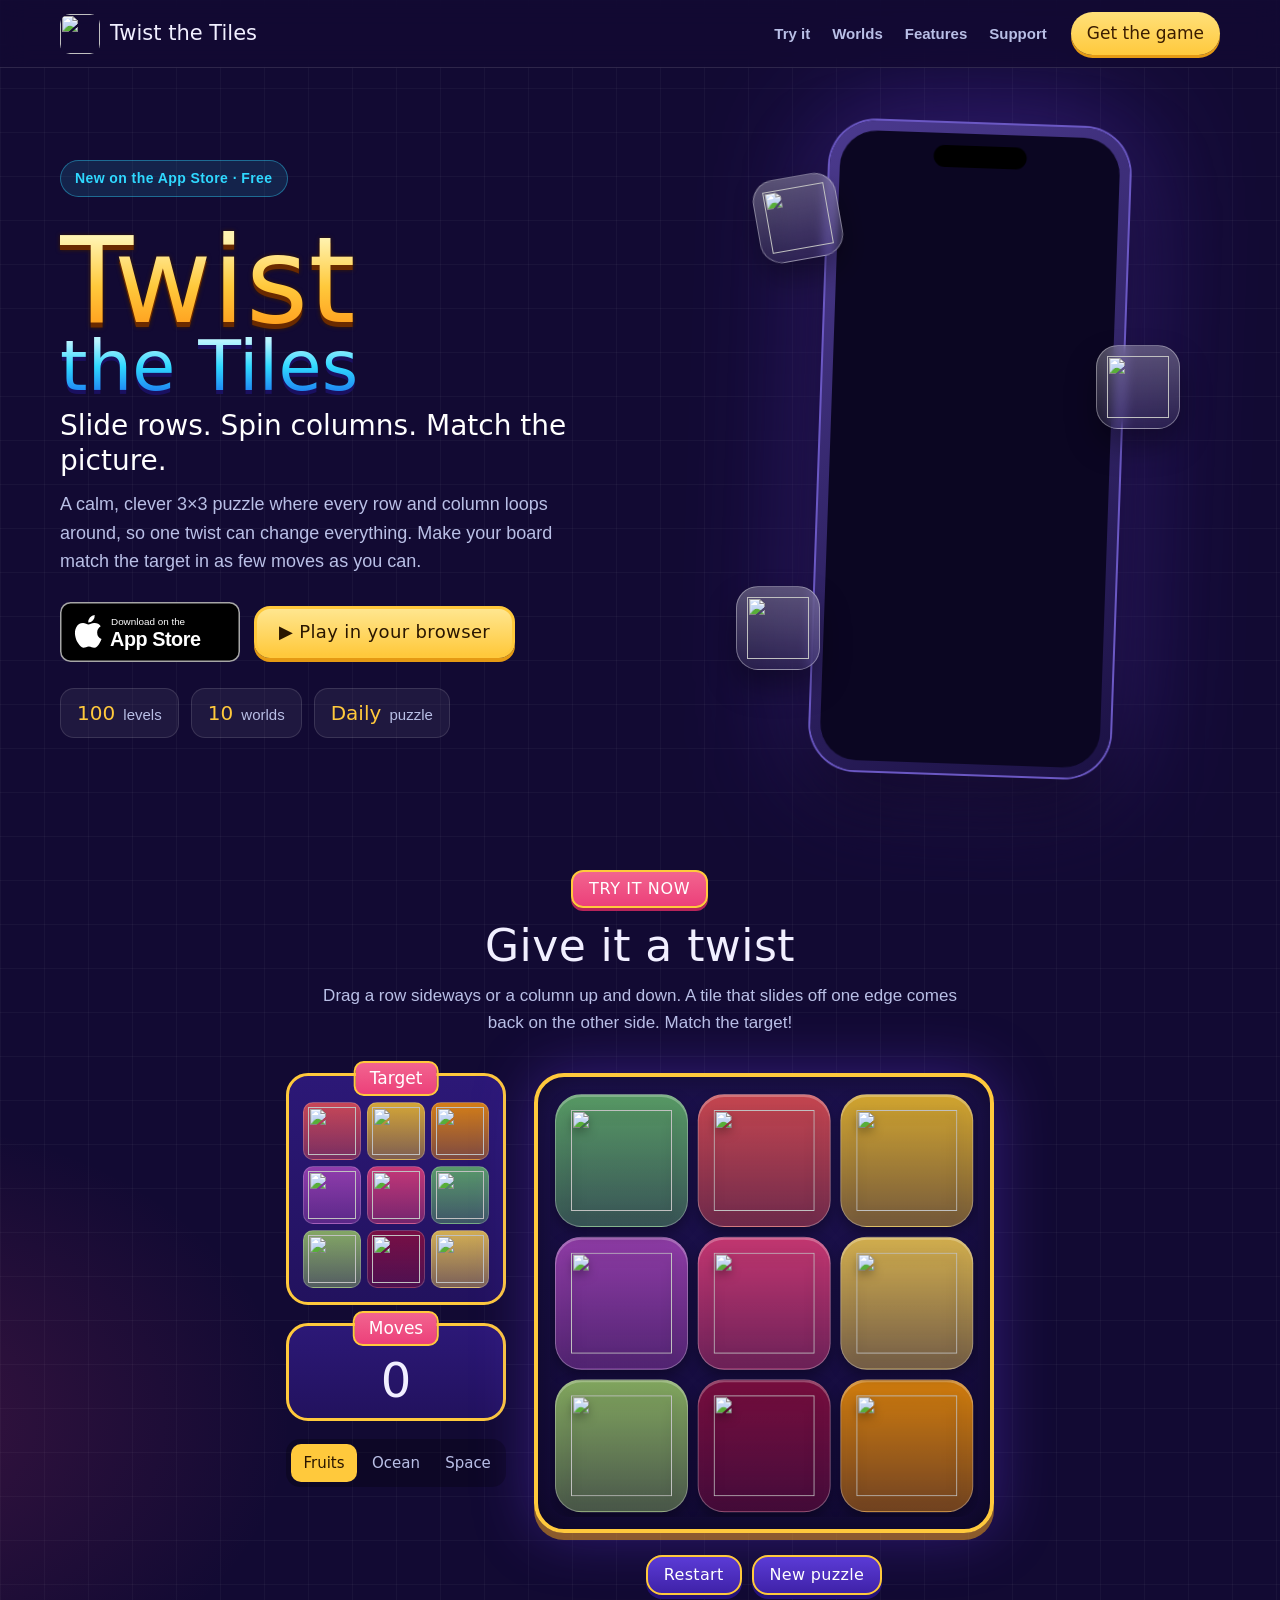
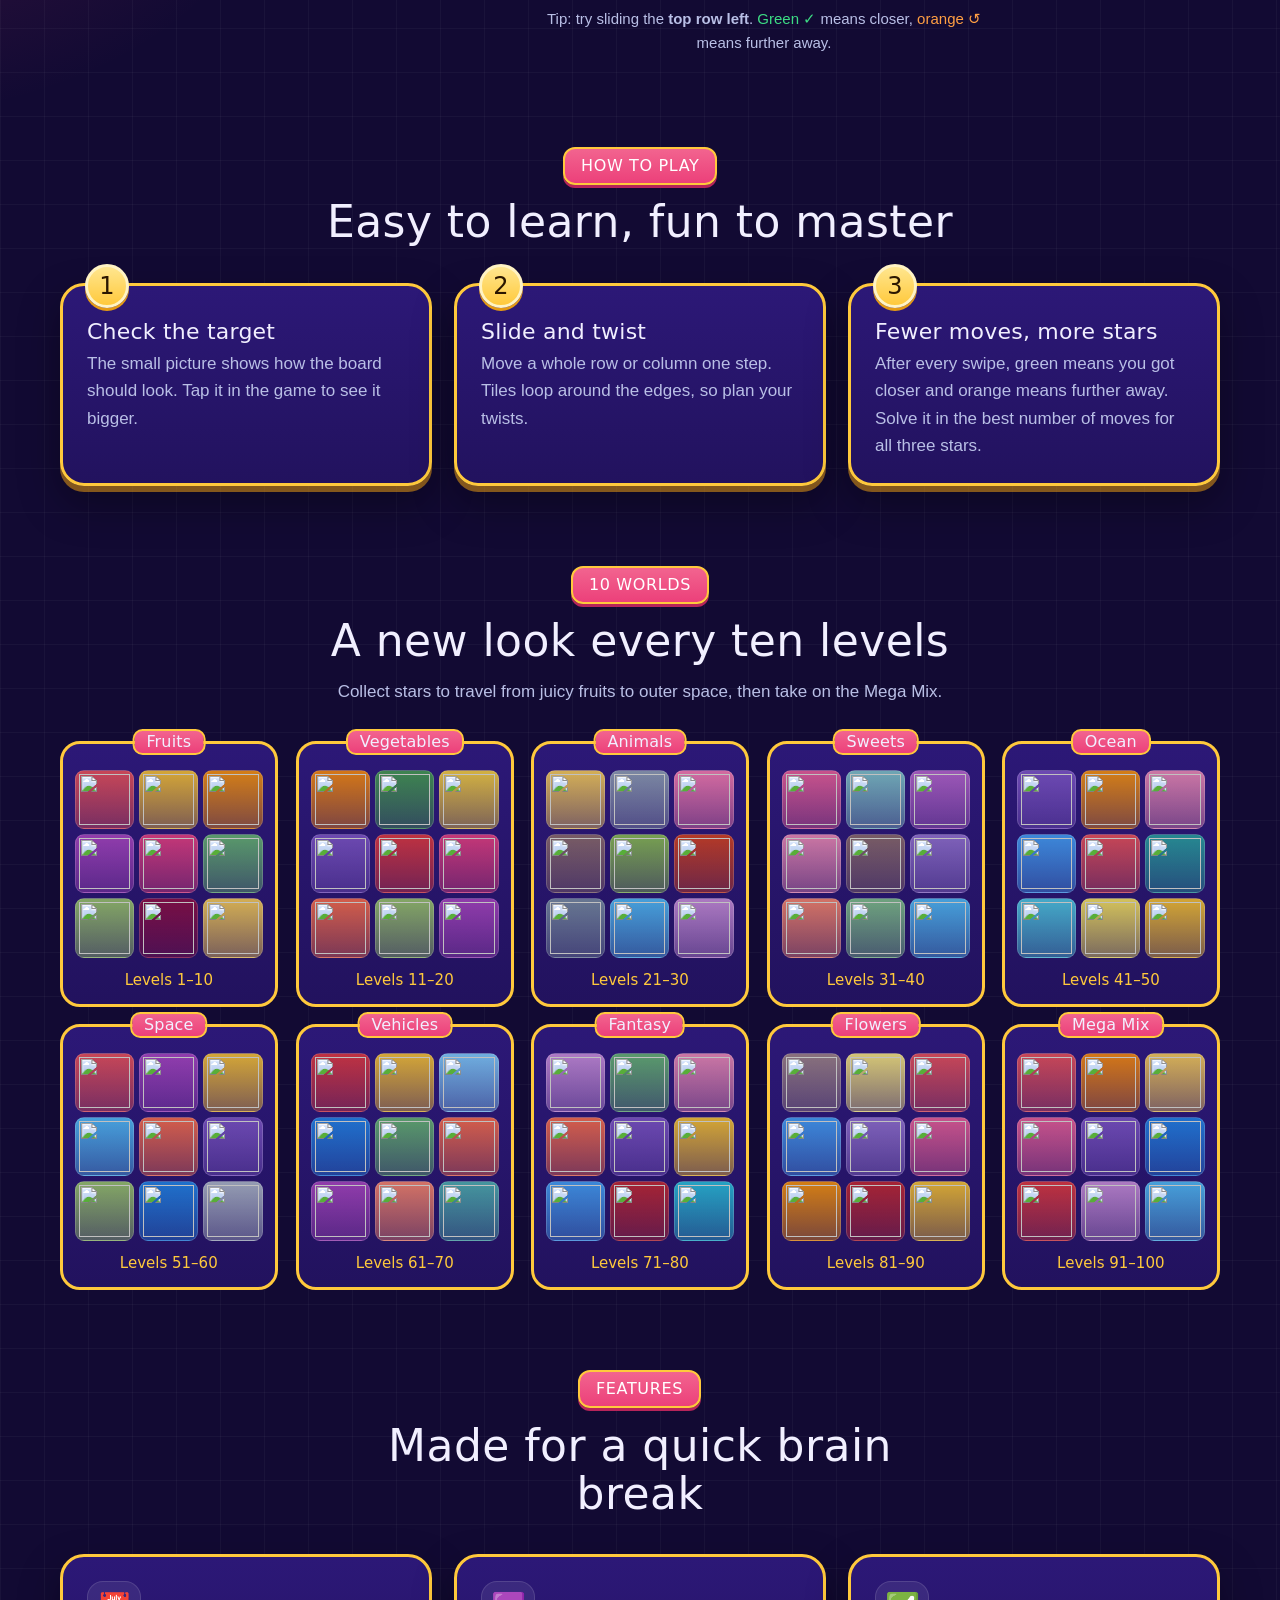
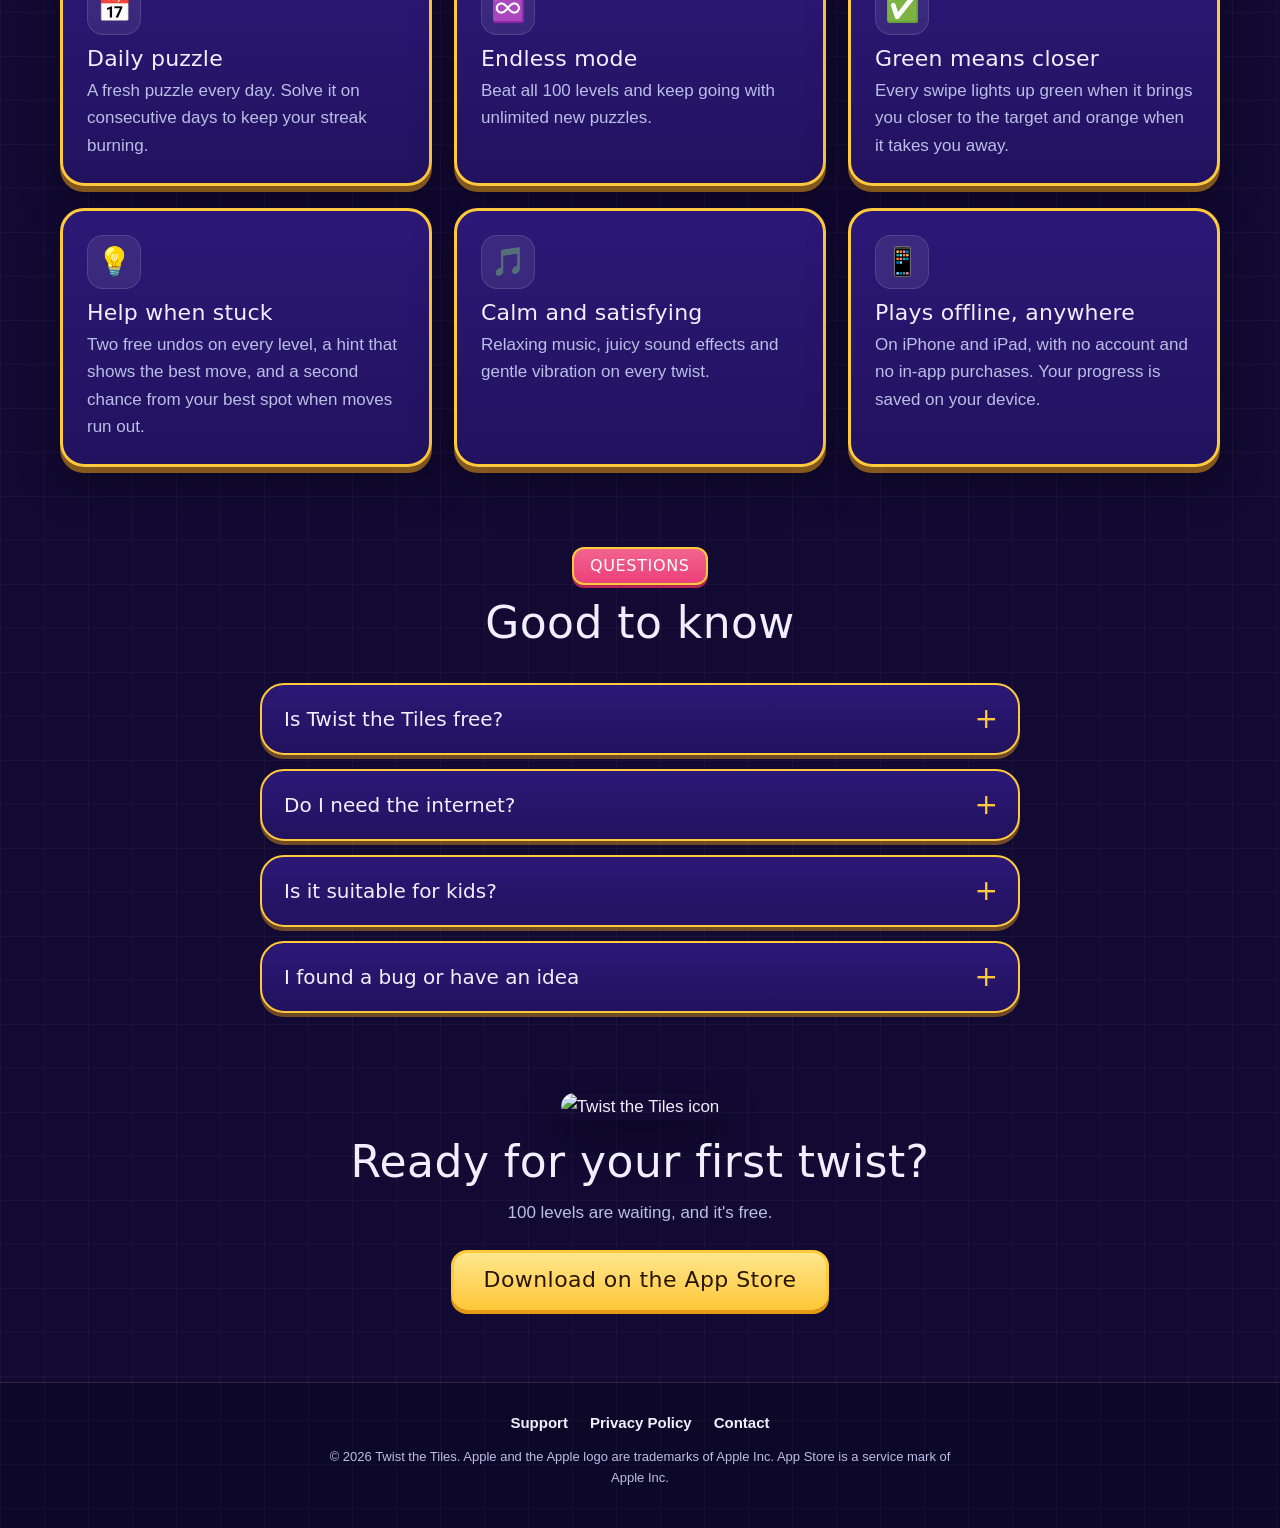
==== commit 56376faa: "Play in the browser: free 20-level web version at /play" ====
--- a/index.html
+++ b/index.html
@@ -19,7 +19,7 @@
 <meta name="twitter:card" content="summary_large_image">
 
 <link rel="preload" href="fonts/LilitaOne-Regular.ttf" as="font" type="font/ttf" crossorigin>
-<link rel="stylesheet" href="landing.css?v=15">
+<link rel="stylesheet" href="landing.css?v=18">
 
 <script type="application/ld+json">
 {
@@ -71,6 +71,7 @@
             <text x="33.4" y="29.6" fill="#fff" font-family="-apple-system,BlinkMacSystemFont,'Helvetica Neue',Arial,sans-serif" font-size="13.2" font-weight="600" letter-spacing="-.3">App Store</text>
           </svg>
         </a>
+        <a class="btn btn-gold play-web" href="play/">▶ Play in your browser</a>
       </div>
 
       <ul class="stats" aria-label="At a glance">
@@ -262,6 +263,6 @@
   <p>© 2026 Twist the Tiles. Apple and the Apple logo are trademarks of Apple Inc. App Store is a service mark of Apple Inc.</p>
 </footer>
 
-<script src="landing.js?v=12" defer></script>
+<script src="landing.js?v=15" defer></script>
 </body>
 </html>
--- a/landing.css
+++ b/landing.css
@@ -371,44 +371,38 @@
 .demo-hint .g { color: #3ddc84; }
 .demo-hint .o { color: #ff9f43; }
 
-/* Green / orange feedback on the line that was just moved: a glowing
-   frame hugging the three tiles, with a round badge, as in the game. */
+/* Green / orange feedback, as in the game: one frame around the moved
+   row or column. Tiles have 5px padding, so a frame 2px in from the cell
+   edge with a 3px line sits just around the tile faces. */
 .move-flash {
   position: absolute;
   z-index: 3;
   pointer-events: none;
-  border: 4px solid var(--fc);
-  border-radius: 24px;
-  box-shadow: 0 0 18px 2px var(--glow);
-  animation: flash 1.3s ease forwards;
-}
-.move-flash.good { --fc: #3ddc84; --glow: rgba(61, 220, 132, 0.6); }
-.move-flash.bad { --fc: #ff9f43; --glow: rgba(255, 159, 67, 0.6); }
-.move-flash.row { left: 3px; right: 3px; top: calc(var(--i) * 33.3333% + 3px); height: calc(33.3333% - 6px); }
-.move-flash.col { top: 3px; bottom: 3px; left: calc(var(--i) * 33.3333% + 3px); width: calc(33.3333% - 6px); }
+  border: 3px solid var(--fc);
+  border-radius: 22px;
+  box-shadow: 0 0 12px var(--glow);
+  animation: flash 1.2s ease forwards;
+}
+.move-flash.good { --fc: #3ddc84; --glow: rgba(61, 220, 132, 0.7); }
+.move-flash.bad { --fc: #ff9f43; --glow: rgba(255, 159, 67, 0.7); }
+.move-flash.row { left: 2px; right: 2px; top: calc(var(--i) * 33.3333% + 2px); height: calc(33.3333% - 4px); }
+.move-flash.col { top: 2px; bottom: 2px; left: calc(var(--i) * 33.3333% + 2px); width: calc(33.3333% - 4px); }
 .move-flash .badge {
   position: absolute;
   display: grid;
   place-items: center;
-  width: 42px;
-  height: 42px;
+  aspect-ratio: 1;
   border-radius: 50%;
   background: var(--fc);
-  border: 3px solid #fff;
+  border: 2px solid #fff;
   color: #fff;
-  font: 900 22px/1 system-ui, -apple-system, sans-serif;
-  text-shadow: 0 1px 2px rgba(0, 0, 0, 0.3);
-  box-shadow: 0 3px 8px rgba(0, 0, 0, 0.5);
-  animation: badge-pop 0.4s cubic-bezier(0.3, 1.6, 0.5, 1) both;
-}
-.move-flash.row .badge { right: 8px; top: 50%; margin-top: -21px; }
-.move-flash.col .badge { bottom: 8px; left: 50%; margin-left: -21px; }
-@media (max-width: 600px) {
-  .move-flash { border-width: 3px; border-radius: 18px; }
-  .move-flash .badge { width: 30px; height: 30px; border-width: 2px; font-size: 16px; }
-  .move-flash.row .badge { right: 4px; margin-top: -15px; }
-  .move-flash.col .badge { bottom: 4px; margin-left: -15px; }
-}
+  font: 900 clamp(12px, 3.6vw, 20px)/1 system-ui, -apple-system, sans-serif;
+  box-shadow: 0 2px 6px rgba(0, 0, 0, 0.45);
+  animation: badge-pop 0.35s cubic-bezier(0.3, 1.6, 0.5, 1) both;
+}
+/* About a third of a tile, on the far end of the line. */
+.move-flash.row .badge { height: 30%; right: 4px; top: 35%; }
+.move-flash.col .badge { width: 30%; bottom: 4px; left: 35%; }
 @keyframes flash { 0% { opacity: 0; } 10%, 65% { opacity: 1; } 100% { opacity: 0; } }
 @keyframes badge-pop { from { transform: scale(0); } to { transform: scale(1); } }
 @media (prefers-reduced-motion: reduce) { .move-flash, .move-flash .badge { animation-duration: 0.01s; animation-fill-mode: none; } }
@@ -650,3 +644,6 @@
 .card.turn .step-num { animation: numPop 0.7s ease; }
 @keyframes numPop { 30% { scale: 1.3; rotate: -12deg; } 60% { scale: 0.95; rotate: 6deg; } }
 .steps > li.in .step-num { animation: numPop 0.7s 0.4s ease both; }
+
+/* "Play in your browser" next to the App Store badge. */
+.play-web { min-height: 52px; font-size: 18px; padding: 12px 22px; }
